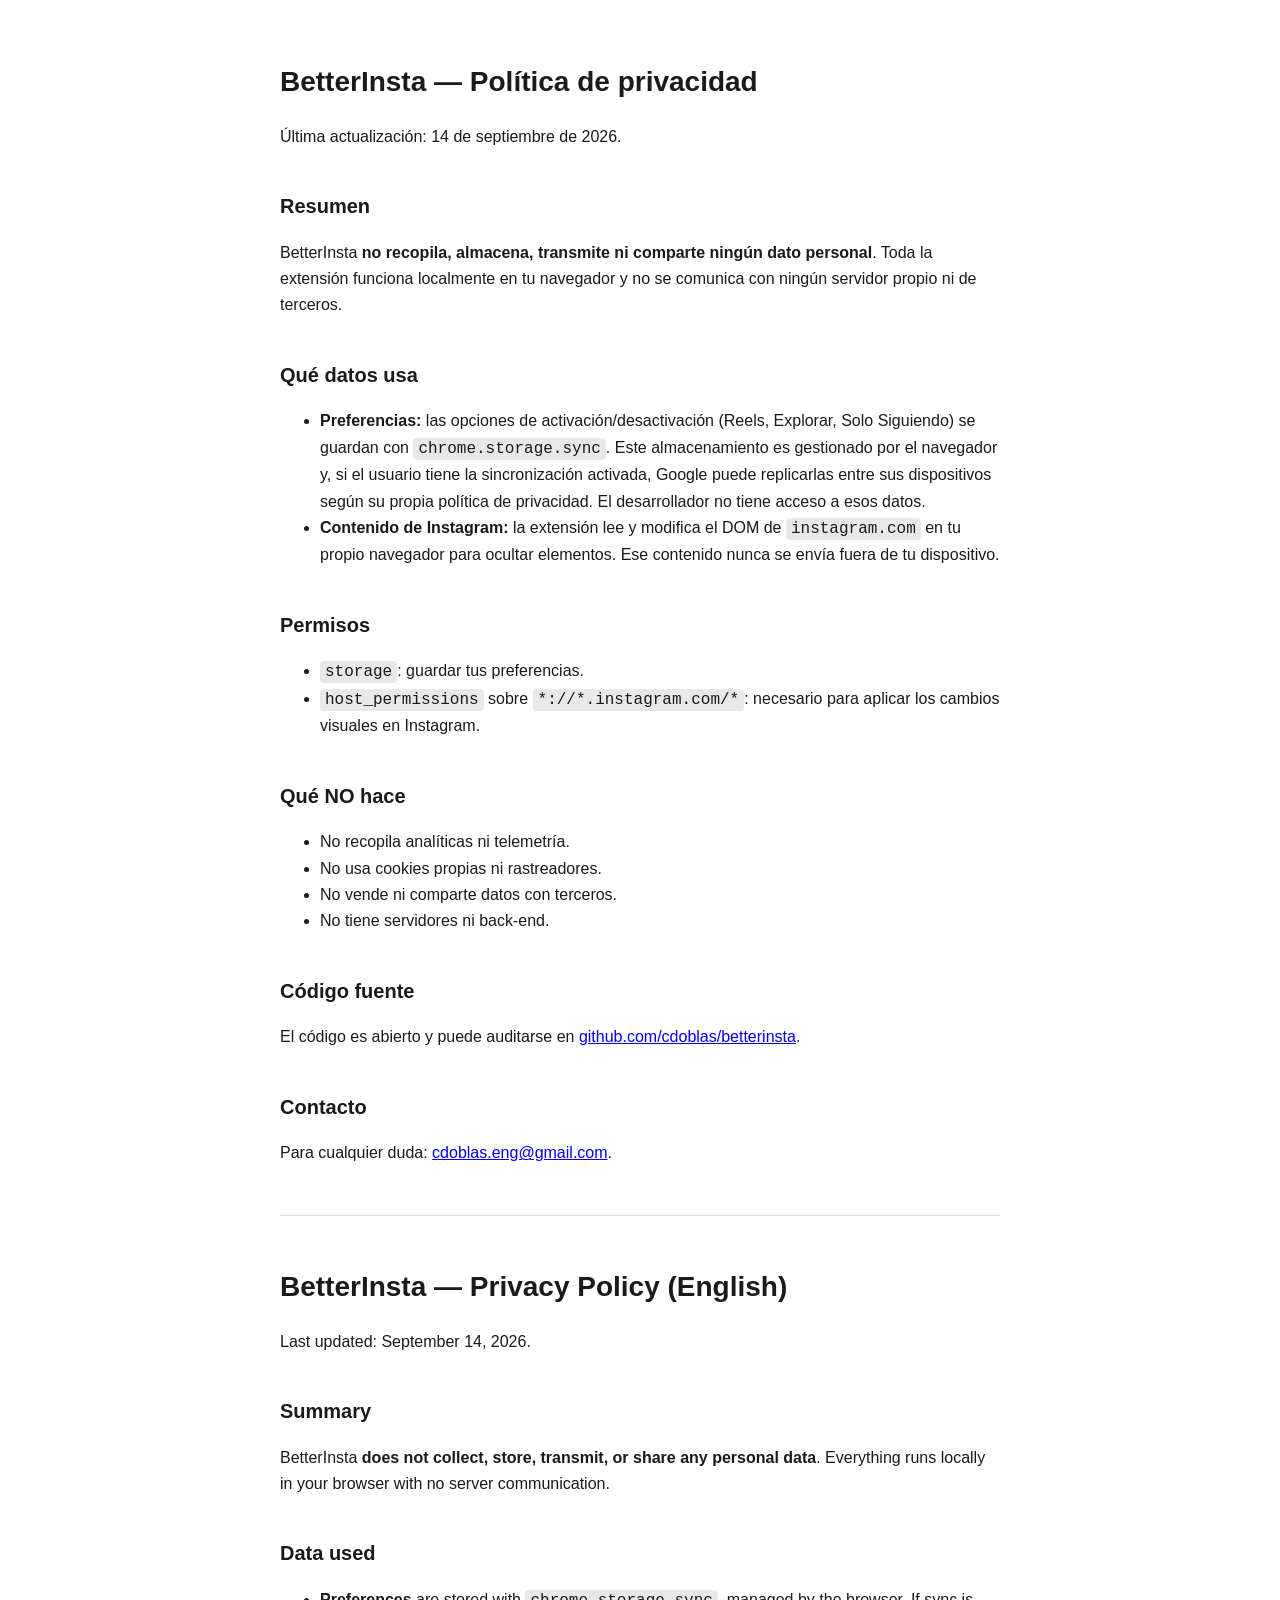
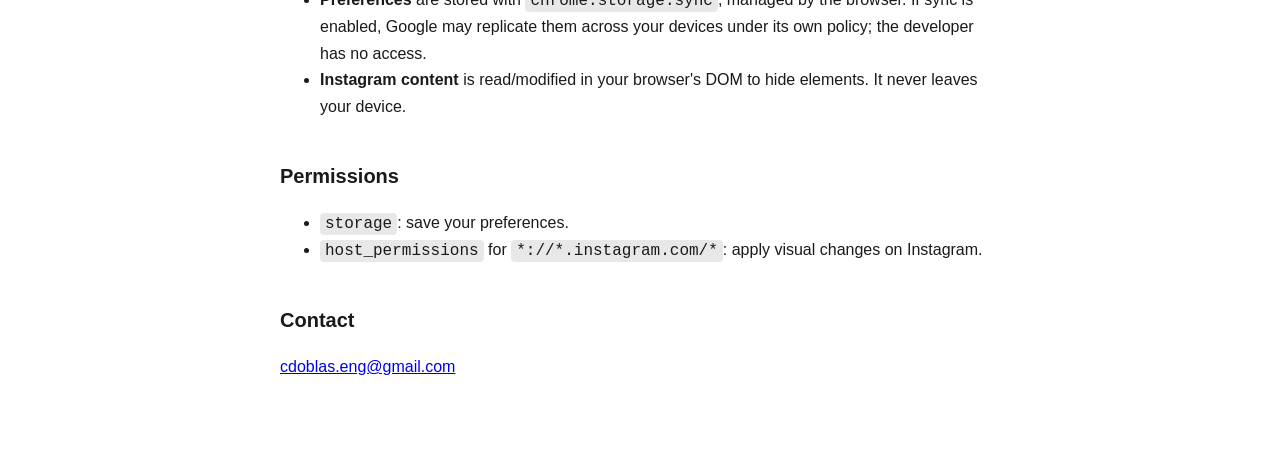
==== docs/privacy.html @ 80d2bdab "Prepara la extensión para publicación - Iconos 16/32/48/128 y generator sin dependencias - Manifest:" ====
<!DOCTYPE html>
<html lang="es">
  <head>
    <meta charset="UTF-8" />
    <meta name="viewport" content="width=device-width, initial-scale=1.0" />
    <title>BetterInsta — Política de privacidad</title>
    <style>
      :root {
        color-scheme: light dark;
      }
      body {
        max-width: 720px;
        margin: 0 auto;
        padding: 40px 20px 80px;
        font: 16px/1.65 -apple-system, BlinkMacSystemFont, "Segoe UI", sans-serif;
        color: #1a1a1a;
        background: #fff;
      }
      @media (prefers-color-scheme: dark) {
        body {
          color: #e8e8e8;
          background: #0d0d0d;
        }
        a {
          color: #4aa8ff;
        }
      }
      h1 {
        font-size: 28px;
      }
      h2 {
        margin-top: 40px;
        font-size: 20px;
      }
      hr {
        margin: 48px 0;
        border: none;
        border-top: 1px solid currentColor;
        opacity: 0.15;
      }
      code {
        padding: 2px 5px;
        border-radius: 4px;
        background: rgba(128, 128, 128, 0.18);
      }
    </style>
  </head>
  <body>
    <h1>BetterInsta — Política de privacidad</h1>
    <p>Última actualización: 14 de septiembre de 2026.</p>

    <h2>Resumen</h2>
    <p>
      BetterInsta <strong>no recopila, almacena, transmite ni comparte ningún dato
      personal</strong>. Toda la extensión funciona localmente en tu navegador y no
      se comunica con ningún servidor propio ni de terceros.
    </p>

    <h2>Qué datos usa</h2>
    <ul>
      <li>
        <strong>Preferencias:</strong> las opciones de activación/desactivación
        (Reels, Explorar, Solo Siguiendo) se guardan con
        <code>chrome.storage.sync</code>. Este almacenamiento es gestionado por el
        navegador y, si el usuario tiene la sincronización activada, Google puede
        replicarlas entre sus dispositivos según su propia política de privacidad.
        El desarrollador no tiene acceso a esos datos.
      </li>
      <li>
        <strong>Contenido de Instagram:</strong> la extensión lee y modifica el DOM
        de <code>instagram.com</code> en tu propio navegador para ocultar elementos.
        Ese contenido nunca se envía fuera de tu dispositivo.
      </li>
    </ul>

    <h2>Permisos</h2>
    <ul>
      <li><code>storage</code>: guardar tus preferencias.</li>
      <li>
        <code>host_permissions</code> sobre <code>*://*.instagram.com/*</code>:
        necesario para aplicar los cambios visuales en Instagram.
      </li>
    </ul>

    <h2>Qué NO hace</h2>
    <ul>
      <li>No recopila analíticas ni telemetría.</li>
      <li>No usa cookies propias ni rastreadores.</li>
      <li>No vende ni comparte datos con terceros.</li>
      <li>No tiene servidores ni back-end.</li>
    </ul>

    <h2>Código fuente</h2>
    <p>
      El código es abierto y puede auditarse en
      <a href="https://github.com/cdoblas/betterinsta">github.com/cdoblas/betterinsta</a>.
    </p>

    <h2>Contacto</h2>
    <p>
      Para cualquier duda: <a href="mailto:cdoblas.eng@gmail.com">cdoblas.eng@gmail.com</a>.
    </p>

    <hr />

    <h1>BetterInsta — Privacy Policy (English)</h1>
    <p>Last updated: September 14, 2026.</p>
    <h2>Summary</h2>
    <p>
      BetterInsta <strong>does not collect, store, transmit, or share any personal
      data</strong>. Everything runs locally in your browser with no server
      communication.
    </p>
    <h2>Data used</h2>
    <ul>
      <li>
        <strong>Preferences</strong> are stored with
        <code>chrome.storage.sync</code>, managed by the browser. If sync is enabled,
        Google may replicate them across your devices under its own policy; the
        developer has no access.
      </li>
      <li>
        <strong>Instagram content</strong> is read/modified in your browser's DOM to
        hide elements. It never leaves your device.
      </li>
    </ul>
    <h2>Permissions</h2>
    <ul>
      <li><code>storage</code>: save your preferences.</li>
      <li><code>host_permissions</code> for <code>*://*.instagram.com/*</code>: apply visual changes on Instagram.</li>
    </ul>
    <h2>Contact</h2>
    <p><a href="mailto:cdoblas.eng@gmail.com">cdoblas.eng@gmail.com</a></p>
  </body>
</html>
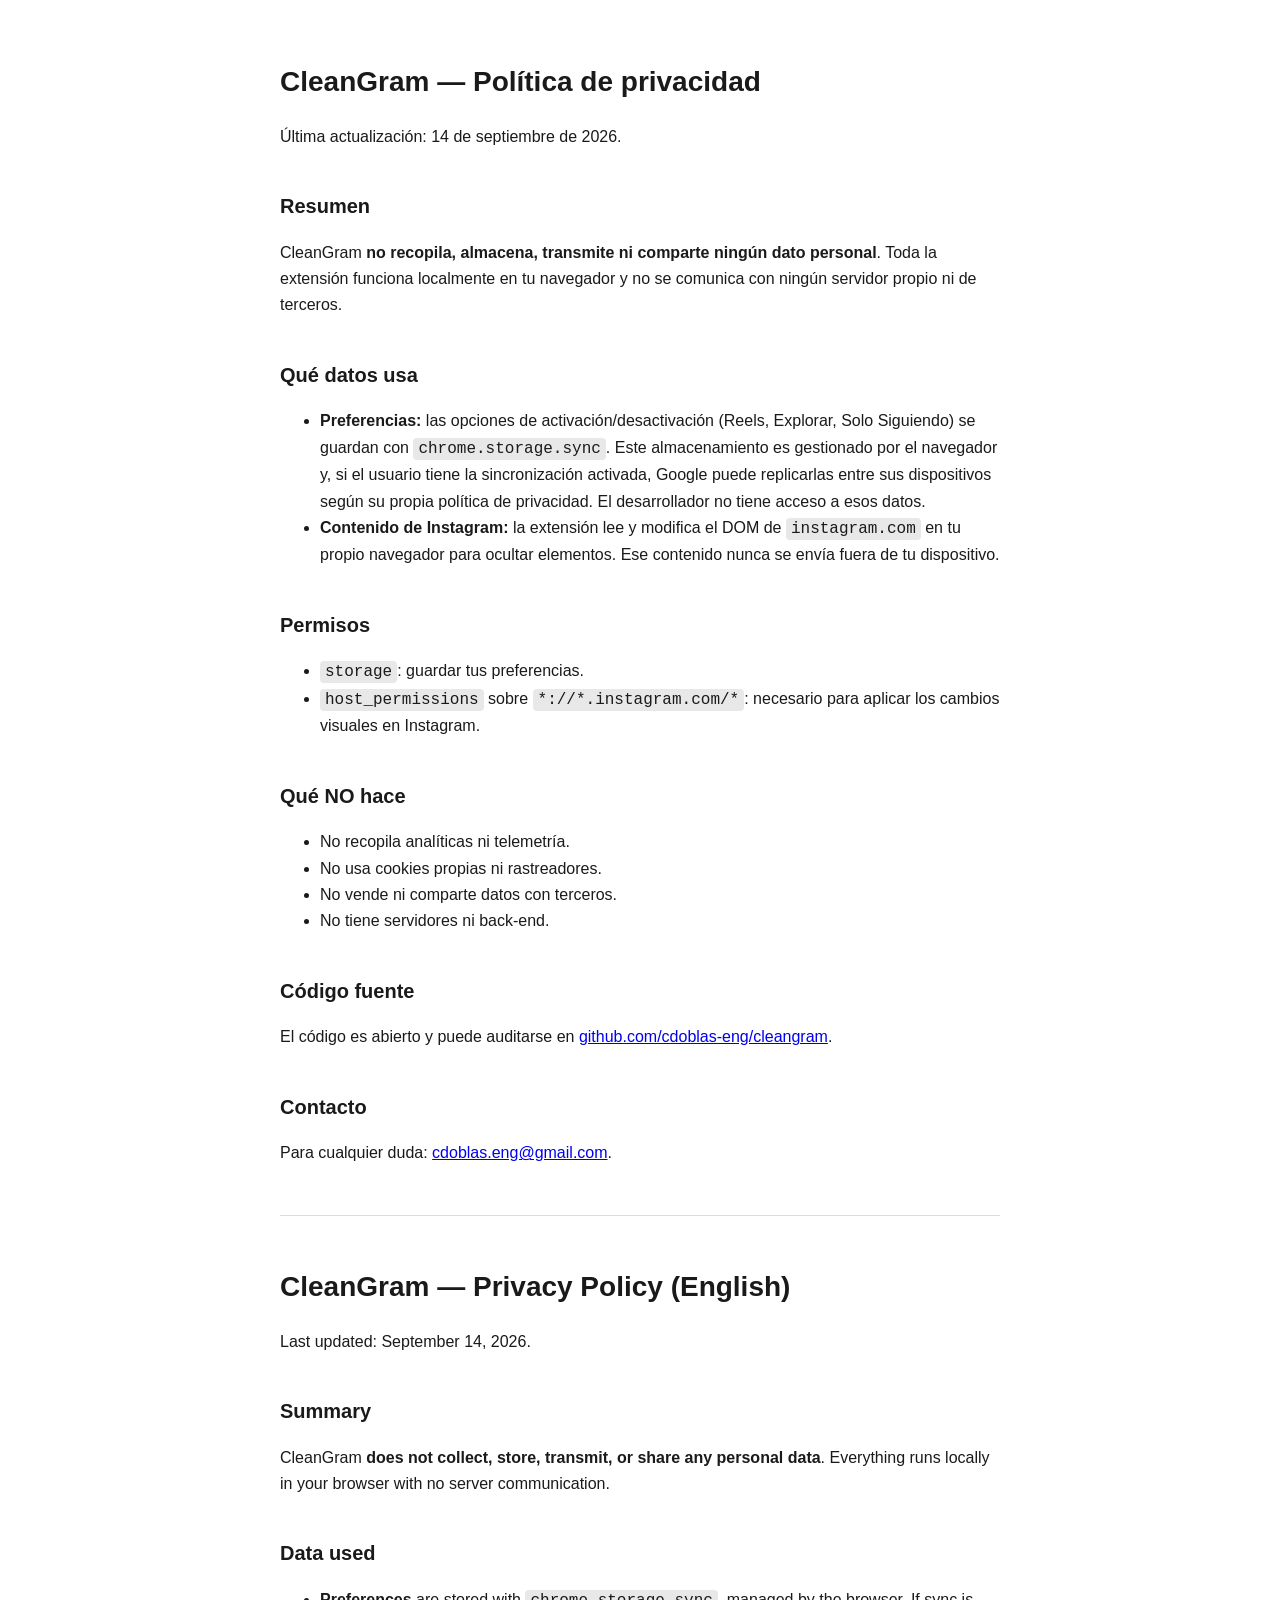
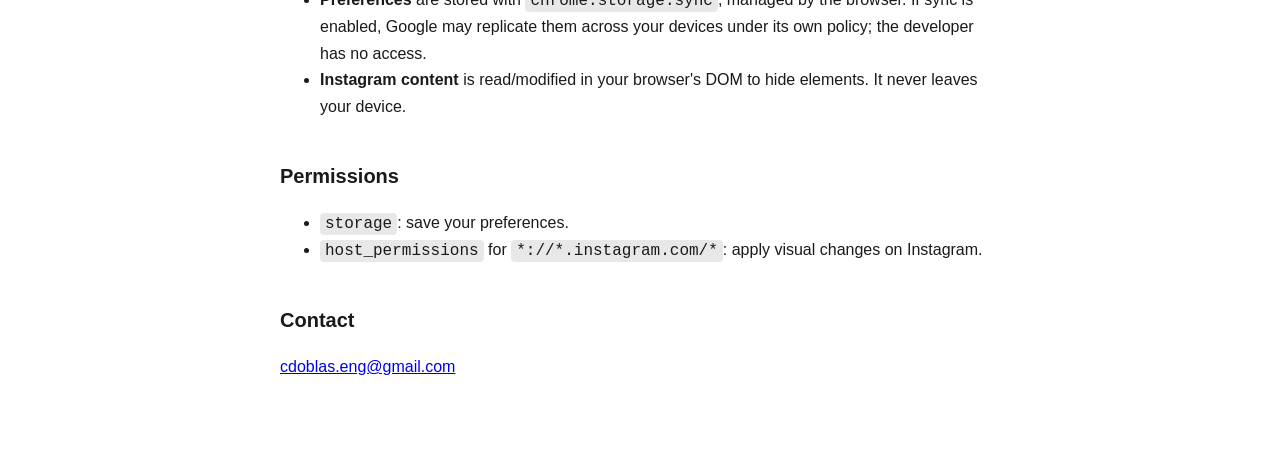
==== commit 2040b03f: "Renombra la extensión a CleanGram y cambia el icono - manifest, popup, README, privacidad y ficha de" ====
--- a/docs/privacy.html
+++ b/docs/privacy.html
@@ -3,7 +3,7 @@
   <head>
     <meta charset="UTF-8" />
     <meta name="viewport" content="width=device-width, initial-scale=1.0" />
-    <title>BetterInsta — Política de privacidad</title>
+    <title>CleanGram — Política de privacidad</title>
     <style>
       :root {
         color-scheme: light dark;
@@ -46,12 +46,12 @@
     </style>
   </head>
   <body>
-    <h1>BetterInsta — Política de privacidad</h1>
+    <h1>CleanGram — Política de privacidad</h1>
     <p>Última actualización: 14 de septiembre de 2026.</p>
 
     <h2>Resumen</h2>
     <p>
-      BetterInsta <strong>no recopila, almacena, transmite ni comparte ningún dato
+      CleanGram <strong>no recopila, almacena, transmite ni comparte ningún dato
       personal</strong>. Toda la extensión funciona localmente en tu navegador y no
       se comunica con ningún servidor propio ni de terceros.
     </p>
@@ -93,7 +93,7 @@
     <h2>Código fuente</h2>
     <p>
       El código es abierto y puede auditarse en
-      <a href="https://github.com/cdoblas/betterinsta">github.com/cdoblas/betterinsta</a>.
+      <a href="https://github.com/cdoblas-eng/cleangram">github.com/cdoblas-eng/cleangram</a>.
     </p>
 
     <h2>Contacto</h2>
@@ -103,11 +103,11 @@
 
     <hr />
 
-    <h1>BetterInsta — Privacy Policy (English)</h1>
+    <h1>CleanGram — Privacy Policy (English)</h1>
     <p>Last updated: September 14, 2026.</p>
     <h2>Summary</h2>
     <p>
-      BetterInsta <strong>does not collect, store, transmit, or share any personal
+      CleanGram <strong>does not collect, store, transmit, or share any personal
       data</strong>. Everything runs locally in your browser with no server
       communication.
     </p>
